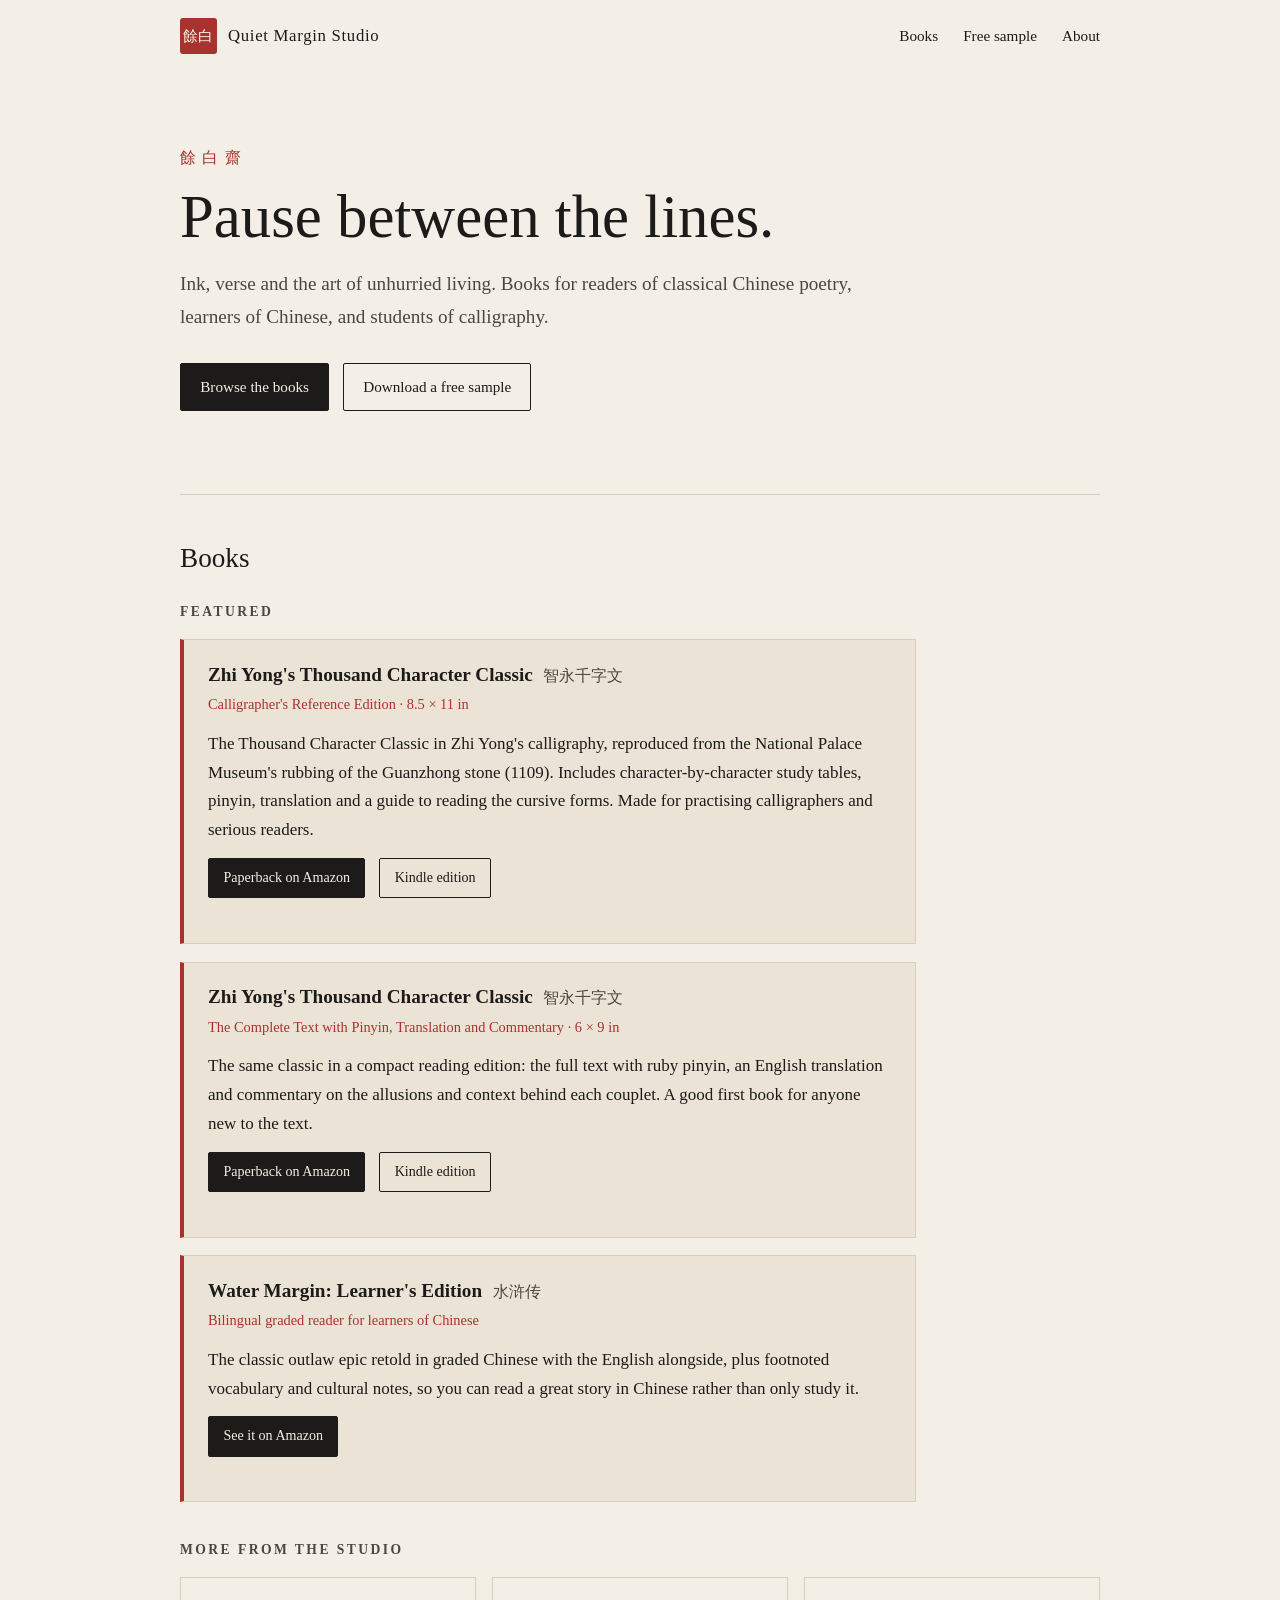
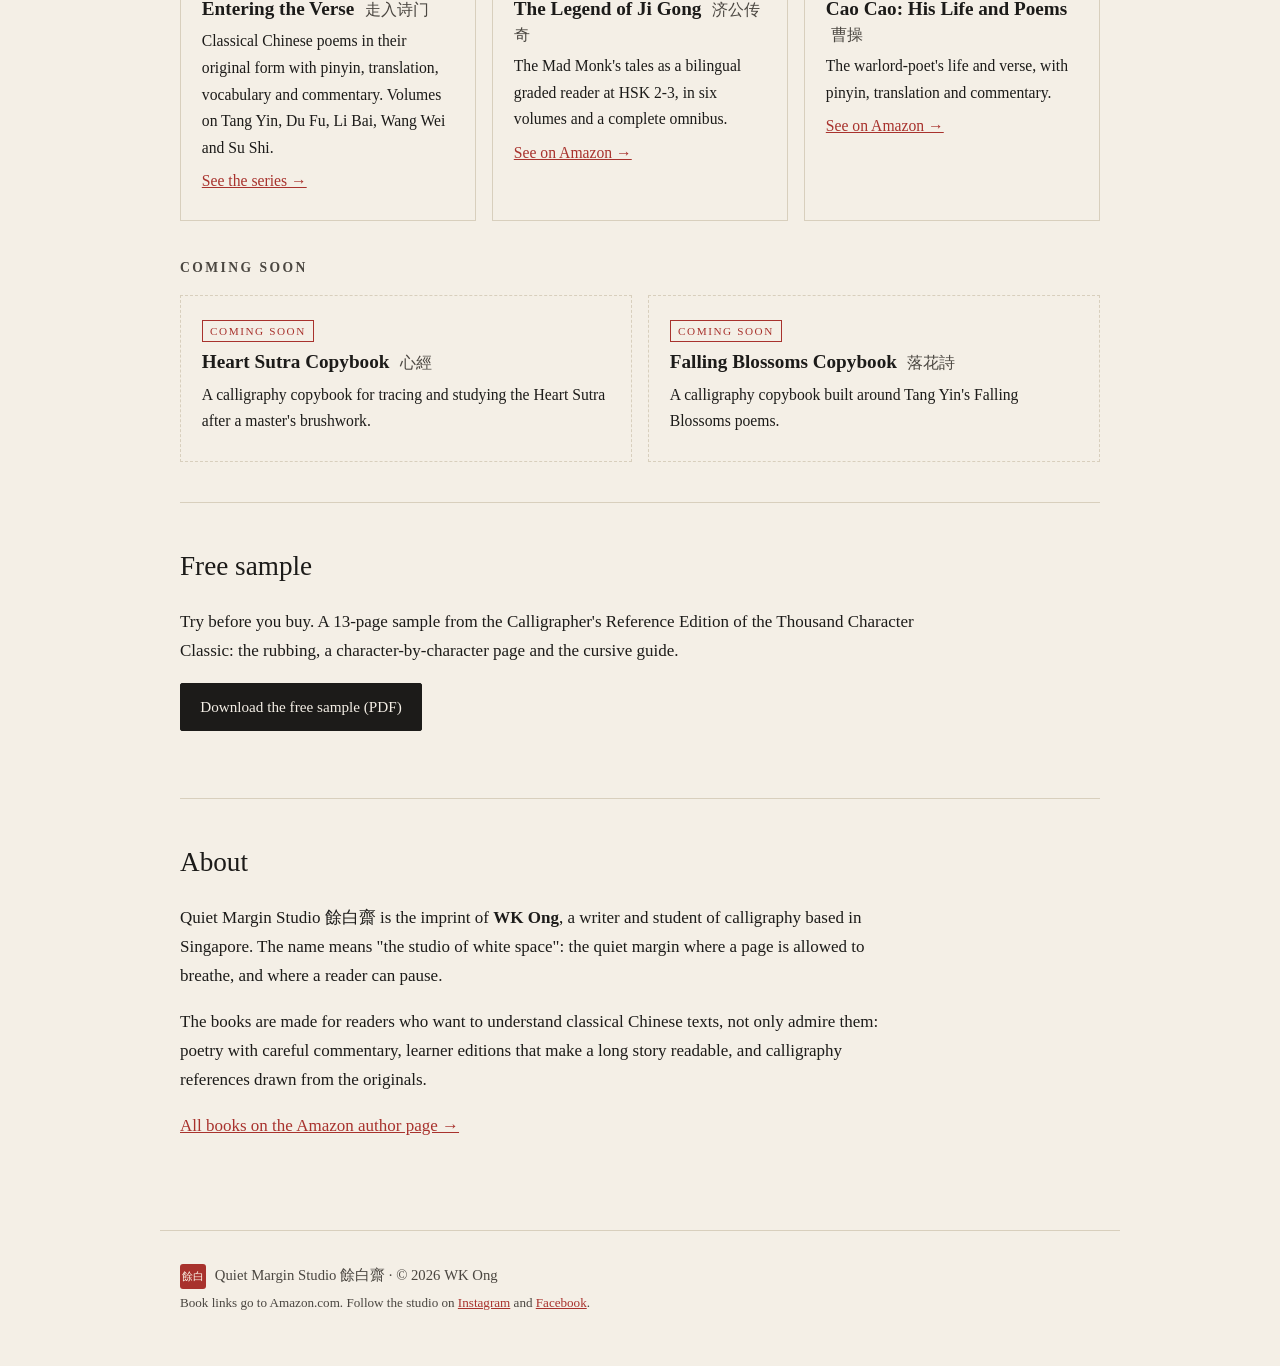
==== index.html @ 096f089a "Add files via upload" ====
<!DOCTYPE html>
<html lang="en">
<head>
<meta charset="utf-8">
<meta name="viewport" content="width=device-width, initial-scale=1">
<title>Quiet Margin Studio 餘白齋 | Ink, verse and the art of unhurried living</title>
<meta name="description" content="Annotated classical Chinese poetry, the Thousand Character Classic, calligraphy reference books and graded readers for learners of Chinese and calligraphy. Quiet Margin Studio 餘白齋.">
<meta property="og:title" content="Quiet Margin Studio 餘白齋">
<meta property="og:description" content="Pause between the lines. Ink, verse and the art of unhurried living.">
<meta property="og:type" content="website">
<meta name="theme-color" content="#f4efe6">
<link rel="stylesheet" href="style.css">
</head>
<body>

<header class="site-header">
  <a class="brand" href="#top" aria-label="Quiet Margin Studio home">
    <span class="seal" aria-hidden="true">餘白</span>
    <span class="brand-name">Quiet Margin Studio</span>
  </a>
  <nav aria-label="Main">
    <a href="#books">Books</a>
    <a href="#sample">Free sample</a>
    <a href="#about">About</a>
  </nav>
</header>

<main id="top">

<section class="hero">
  <p class="eyebrow">餘白齋</p>
  <h1>Pause between the lines.</h1>
  <p class="lede">Ink, verse and the art of unhurried living. Books for readers of classical Chinese poetry, learners of Chinese, and students of calligraphy.</p>
  <p class="cta">
    <a class="btn" href="#books">Browse the books</a>
    <a class="btn ghost" href="#sample">Download a free sample</a>
  </p>
</section>

<section id="books" class="section">
  <h2>Books</h2>

  <h3 class="group">Featured</h3>

  <article class="book">
    <div class="book-body">
      <h4>Zhi Yong's Thousand Character Classic <span class="zh">智永千字文</span></h4>
      <p class="kicker">Calligrapher's Reference Edition &middot; 8.5 &times; 11 in</p>
      <p>The Thousand Character Classic in Zhi Yong's calligraphy, reproduced from the National Palace Museum's rubbing of the Guanzhong stone (1109). Includes character-by-character study tables, pinyin, translation and a guide to reading the cursive forms. Made for practising calligraphers and serious readers.</p>
      <p class="links">
        <a class="btn small" href="https://www.amazon.com/dp/B0HP7FFG7Z" rel="noopener">Paperback on Amazon</a>
        <a class="btn small ghost" href="https://www.amazon.com/dp/B0HP773MP9" rel="noopener">Kindle edition</a>
      </p>
    </div>
  </article>

  <article class="book">
    <div class="book-body">
      <h4>Zhi Yong's Thousand Character Classic <span class="zh">智永千字文</span></h4>
      <p class="kicker">The Complete Text with Pinyin, Translation and Commentary &middot; 6 &times; 9 in</p>
      <p>The same classic in a compact reading edition: the full text with ruby pinyin, an English translation and commentary on the allusions and context behind each couplet. A good first book for anyone new to the text.</p>
      <p class="links">
        <a class="btn small" href="https://www.amazon.com/dp/B0HL45P8YJ" rel="noopener">Paperback on Amazon</a>
        <a class="btn small ghost" href="https://www.amazon.com/dp/B0HNBVPN42" rel="noopener">Kindle edition</a>
      </p>
    </div>
  </article>

  <article class="book">
    <div class="book-body">
      <h4>Water Margin: Learner's Edition <span class="zh">水浒传</span></h4>
      <p class="kicker">Bilingual graded reader for learners of Chinese</p>
      <p>The classic outlaw epic retold in graded Chinese with the English alongside, plus footnoted vocabulary and cultural notes, so you can read a great story in Chinese rather than only study it.</p>
      <p class="links">
        <!-- TODO: replace this author-page link with the direct Learner's Edition link: https://www.amazon.com/dp/ASIN -->
        <a class="btn small" href="https://www.amazon.com/WK-Ong/e/B0H46R8YNY" rel="noopener">See it on Amazon</a>
      </p>
    </div>
  </article>

  <h3 class="group">More from the studio</h3>

  <div class="grid">
    <article class="card">
      <h4>Entering the Verse <span class="zh">走入诗门</span></h4>
      <p>Classical Chinese poems in their original form with pinyin, translation, vocabulary and commentary. Volumes on Tang Yin, Du Fu, Li Bai, Wang Wei and Su Shi.</p>
      <p><a href="https://www.amazon.com/WK-Ong/e/B0H46R8YNY" rel="noopener">See the series &rarr;</a></p>
    </article>
    <article class="card">
      <h4>The Legend of Ji Gong <span class="zh">济公传奇</span></h4>
      <p>The Mad Monk's tales as a bilingual graded reader at HSK 2-3, in six volumes and a complete omnibus.</p>
      <p><a href="https://www.amazon.com/WK-Ong/e/B0H46R8YNY" rel="noopener">See on Amazon &rarr;</a></p>
    </article>
    <article class="card">
      <h4>Cao Cao: His Life and Poems <span class="zh">曹操</span></h4>
      <p>The warlord-poet's life and verse, with pinyin, translation and commentary.</p>
      <p><a href="https://www.amazon.com/WK-Ong/e/B0H46R8YNY" rel="noopener">See on Amazon &rarr;</a></p>
    </article>
  </div>

  <h3 class="group">Coming soon</h3>

  <div class="grid">
    <!-- Edit the titles below once confirmed. When a book is live, change class="card soon" to class="card",
         remove the "Coming soon" tag and set the link to https://www.amazon.com/dp/ASIN -->
    <article class="card soon">
      <span class="tag">Coming soon</span>
      <h4>Heart Sutra Copybook <span class="zh">心經</span></h4>
      <p>A calligraphy copybook for tracing and studying the Heart Sutra after a master's brushwork.</p>
    </article>
    <article class="card soon">
      <span class="tag">Coming soon</span>
      <h4>Falling Blossoms Copybook <span class="zh">落花詩</span></h4>
      <p>A calligraphy copybook built around Tang Yin's Falling Blossoms poems.</p>
    </article>
  </div>
</section>

<section id="sample" class="section sample">
  <h2>Free sample</h2>
  <p>Try before you buy. A 13-page sample from the Calligrapher's Reference Edition of the Thousand Character Classic: the rubbing, a character-by-character page and the cursive guide.</p>
  <p><a class="btn" href="downloads/Zhi_Yong_Calligraphers_Edition_FREE_SAMPLE.pdf">Download the free sample (PDF)</a></p>
</section>

<section id="about" class="section">
  <h2>About</h2>
  <p>Quiet Margin Studio 餘白齋 is the imprint of <strong>WK Ong</strong>, a writer and student of calligraphy based in Singapore. The name means "the studio of white space": the quiet margin where a page is allowed to breathe, and where a reader can pause.</p>
  <p>The books are made for readers who want to understand classical Chinese texts, not only admire them: poetry with careful commentary, learner editions that make a long story readable, and calligraphy references drawn from the originals.</p>
  <p><a href="https://www.amazon.com/WK-Ong/e/B0H46R8YNY" rel="noopener">All books on the Amazon author page &rarr;</a></p>
</section>

</main>

<footer class="site-footer">
  <p><span class="seal small" aria-hidden="true">餘白</span> Quiet Margin Studio 餘白齋 &middot; &copy; 2026 WK Ong</p>
  <p class="fine">Book links go to Amazon.com. Follow the studio on
    <a href="https://www.instagram.com/quietmargin.studio/" rel="noopener">Instagram</a> and
    <a href="https://www.facebook.com/profile.php?id=61595895133856" rel="noopener">Facebook</a>.</p>
</footer>

</body>
</html>
---- style.css ----
:root{
  --paper:#f4efe6;
  --paper-2:#ebe4d6;
  --ink:#1c1b19;
  --ink-soft:#4a4640;
  --seal:#a8322d;
  --line:#d8cfbd;
  --max:46rem;
}
*{box-sizing:border-box}
html{scroll-behavior:smooth}
body{
  margin:0;background:var(--paper);color:var(--ink);
  font-family:"Iowan Old Style","Palatino Linotype","Noto Serif SC","Songti SC","Source Han Serif SC",Georgia,serif;
  font-size:1.0625rem;line-height:1.7;
}
a{color:var(--seal)}
a:hover{text-decoration-thickness:2px}
.site-header{
  display:flex;justify-content:space-between;align-items:center;gap:1rem;flex-wrap:wrap;
  max-width:60rem;margin:0 auto;padding:1.1rem 1.25rem;
}
.brand{display:flex;align-items:center;gap:.7rem;text-decoration:none;color:var(--ink)}
.brand-name{font-size:1.05rem;letter-spacing:.04em}
.seal{
  display:inline-flex;align-items:center;justify-content:center;
  width:2.3rem;height:2.3rem;background:var(--seal);color:#fbf3e6;
  font-size:.95rem;line-height:1;border-radius:3px;letter-spacing:0;
}
.seal.small{width:1.6rem;height:1.6rem;font-size:.7rem;vertical-align:middle;margin-right:.35rem}
nav a{margin-left:1.3rem;color:var(--ink);text-decoration:none;font-size:.95rem;border-bottom:1px solid transparent}
nav a:hover{border-bottom-color:var(--seal)}
main{max-width:60rem;margin:0 auto;padding:0 1.25rem}
.hero{padding:4.5rem 0 3.5rem;max-width:var(--max)}
.eyebrow{color:var(--seal);letter-spacing:.4em;font-size:1rem;margin:0 0 .8rem}
h1{font-size:clamp(2.3rem,7vw,3.8rem);line-height:1.1;margin:0 0 1.1rem;font-weight:500}
.lede{font-size:1.2rem;color:var(--ink-soft);margin:0 0 1.8rem}
.btn{
  display:inline-block;background:var(--ink);color:var(--paper);text-decoration:none;
  padding:.65rem 1.2rem;border:1px solid var(--ink);border-radius:2px;font-size:.95rem;margin:0 .6rem .6rem 0;
}
.btn:hover{background:var(--seal);border-color:var(--seal)}
.btn.ghost{background:transparent;color:var(--ink)}
.btn.ghost:hover{background:var(--ink);color:var(--paper);border-color:var(--ink)}
.btn.small{padding:.45rem .9rem;font-size:.88rem}
.section{padding:2.5rem 0;border-top:1px solid var(--line)}
h2{font-size:1.7rem;font-weight:500;margin:0 0 1.2rem}
h3.group{font-size:.85rem;font-weight:600;letter-spacing:.18em;text-transform:uppercase;color:var(--ink-soft);margin:2.2rem 0 1rem}
h3.group:first-of-type{margin-top:0}
h4{font-size:1.2rem;font-weight:600;margin:0 0 .25rem;line-height:1.3}
.zh{font-weight:400;color:var(--ink-soft);margin-left:.35rem;font-size:1rem}
.kicker{color:var(--seal);font-size:.9rem;margin:0 0 .7rem}
.book{
  background:var(--paper-2);border:1px solid var(--line);border-left:4px solid var(--seal);
  padding:1.4rem 1.5rem;margin:0 0 1.1rem;max-width:var(--max);
}
.book p{margin:.3rem 0 .8rem}
.links{margin-bottom:0}
.grid{display:grid;grid-template-columns:repeat(auto-fit,minmax(15rem,1fr));gap:1rem}
.card{border:1px solid var(--line);padding:1.2rem 1.3rem;background:var(--paper)}
.card p{margin:.4rem 0;font-size:.98rem}
.card.soon{border-style:dashed;background:transparent}
.tag{
  display:inline-block;font-size:.7rem;letter-spacing:.14em;text-transform:uppercase;
  color:var(--seal);border:1px solid var(--seal);padding:.05rem .45rem;margin-bottom:.5rem;
}
.sample p,#about p{max-width:var(--max)}
.site-footer{
  max-width:60rem;margin:2rem auto 0;padding:1.8rem 1.25rem 3rem;border-top:1px solid var(--line);
  color:var(--ink-soft);font-size:.92rem;
}
.site-footer p{margin:.2rem 0}
.fine{font-size:.82rem}
:focus-visible{outline:3px solid var(--seal);outline-offset:2px}
@media (max-width:30rem){
  .hero{padding:3rem 0 2.5rem}
  nav a{margin-left:.9rem}
  .book{padding:1.1rem 1.1rem}
}
@media (prefers-reduced-motion:reduce){html{scroll-behavior:auto}}
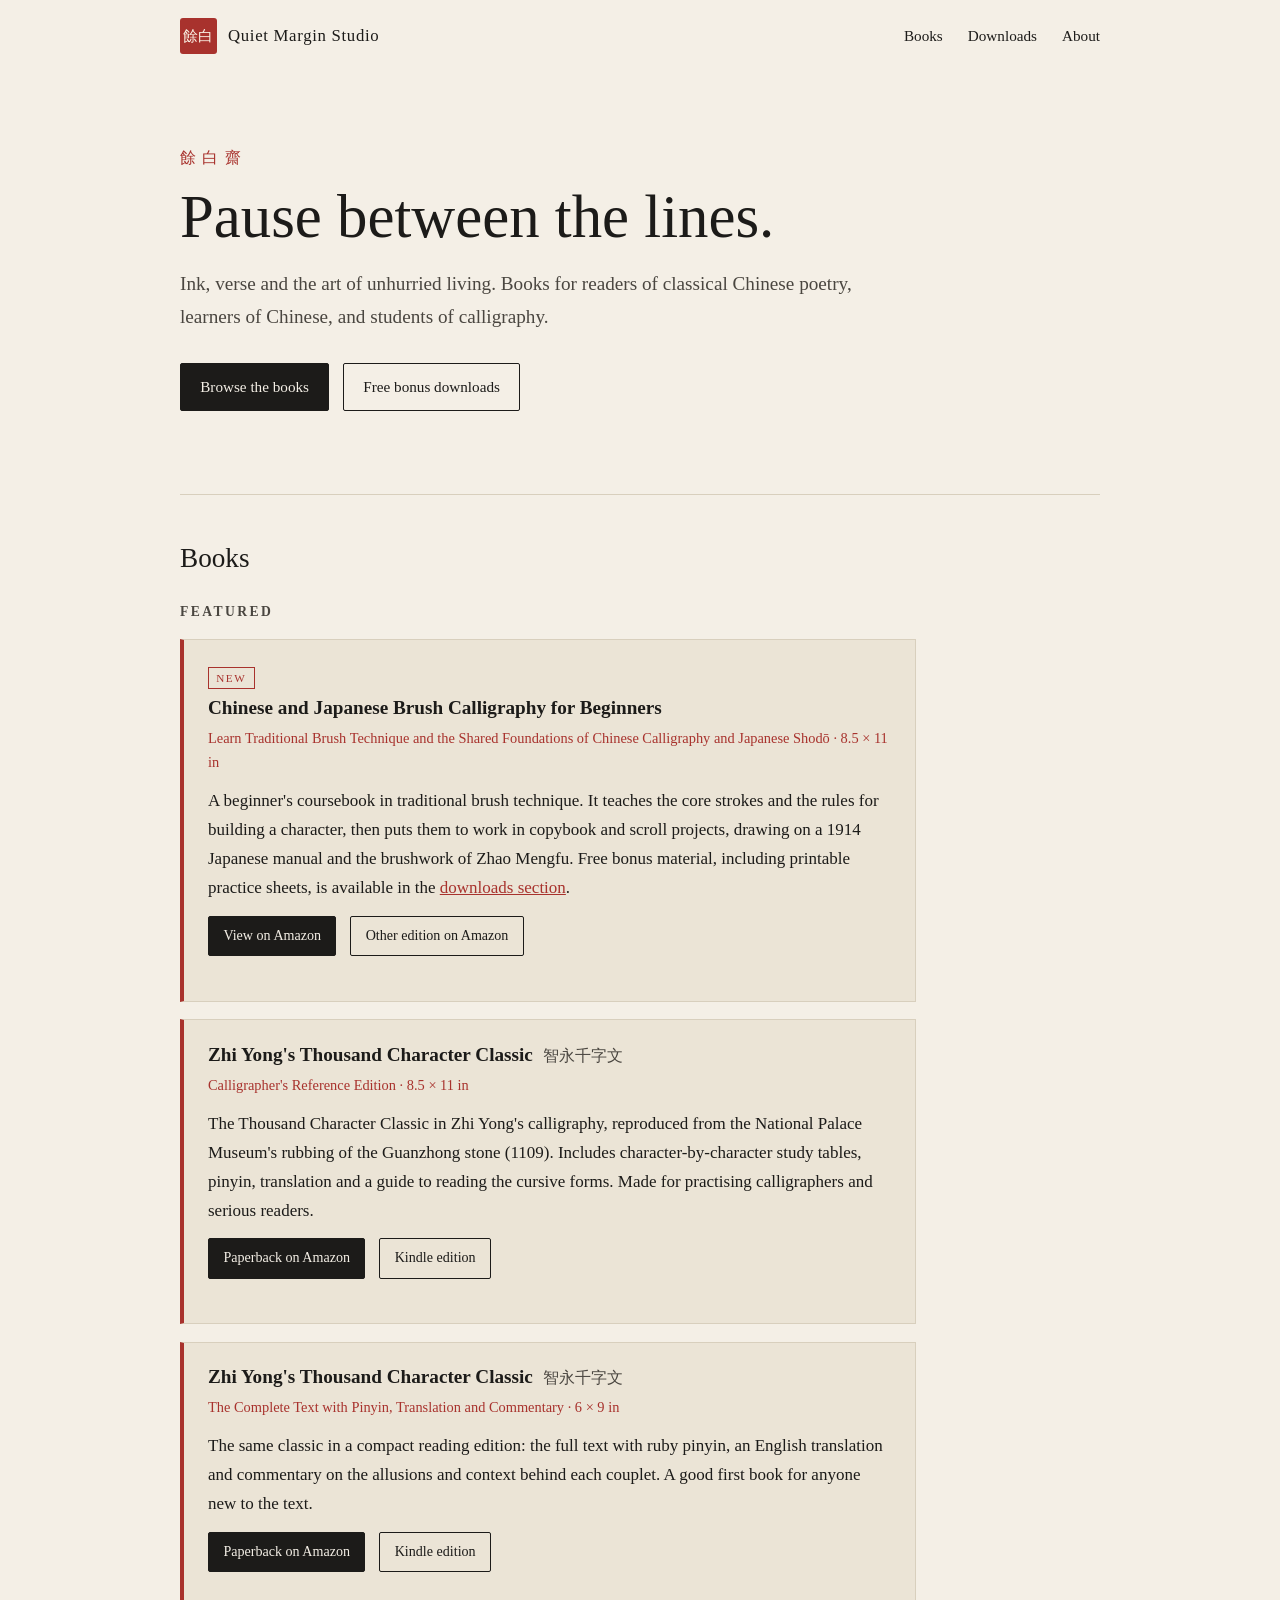
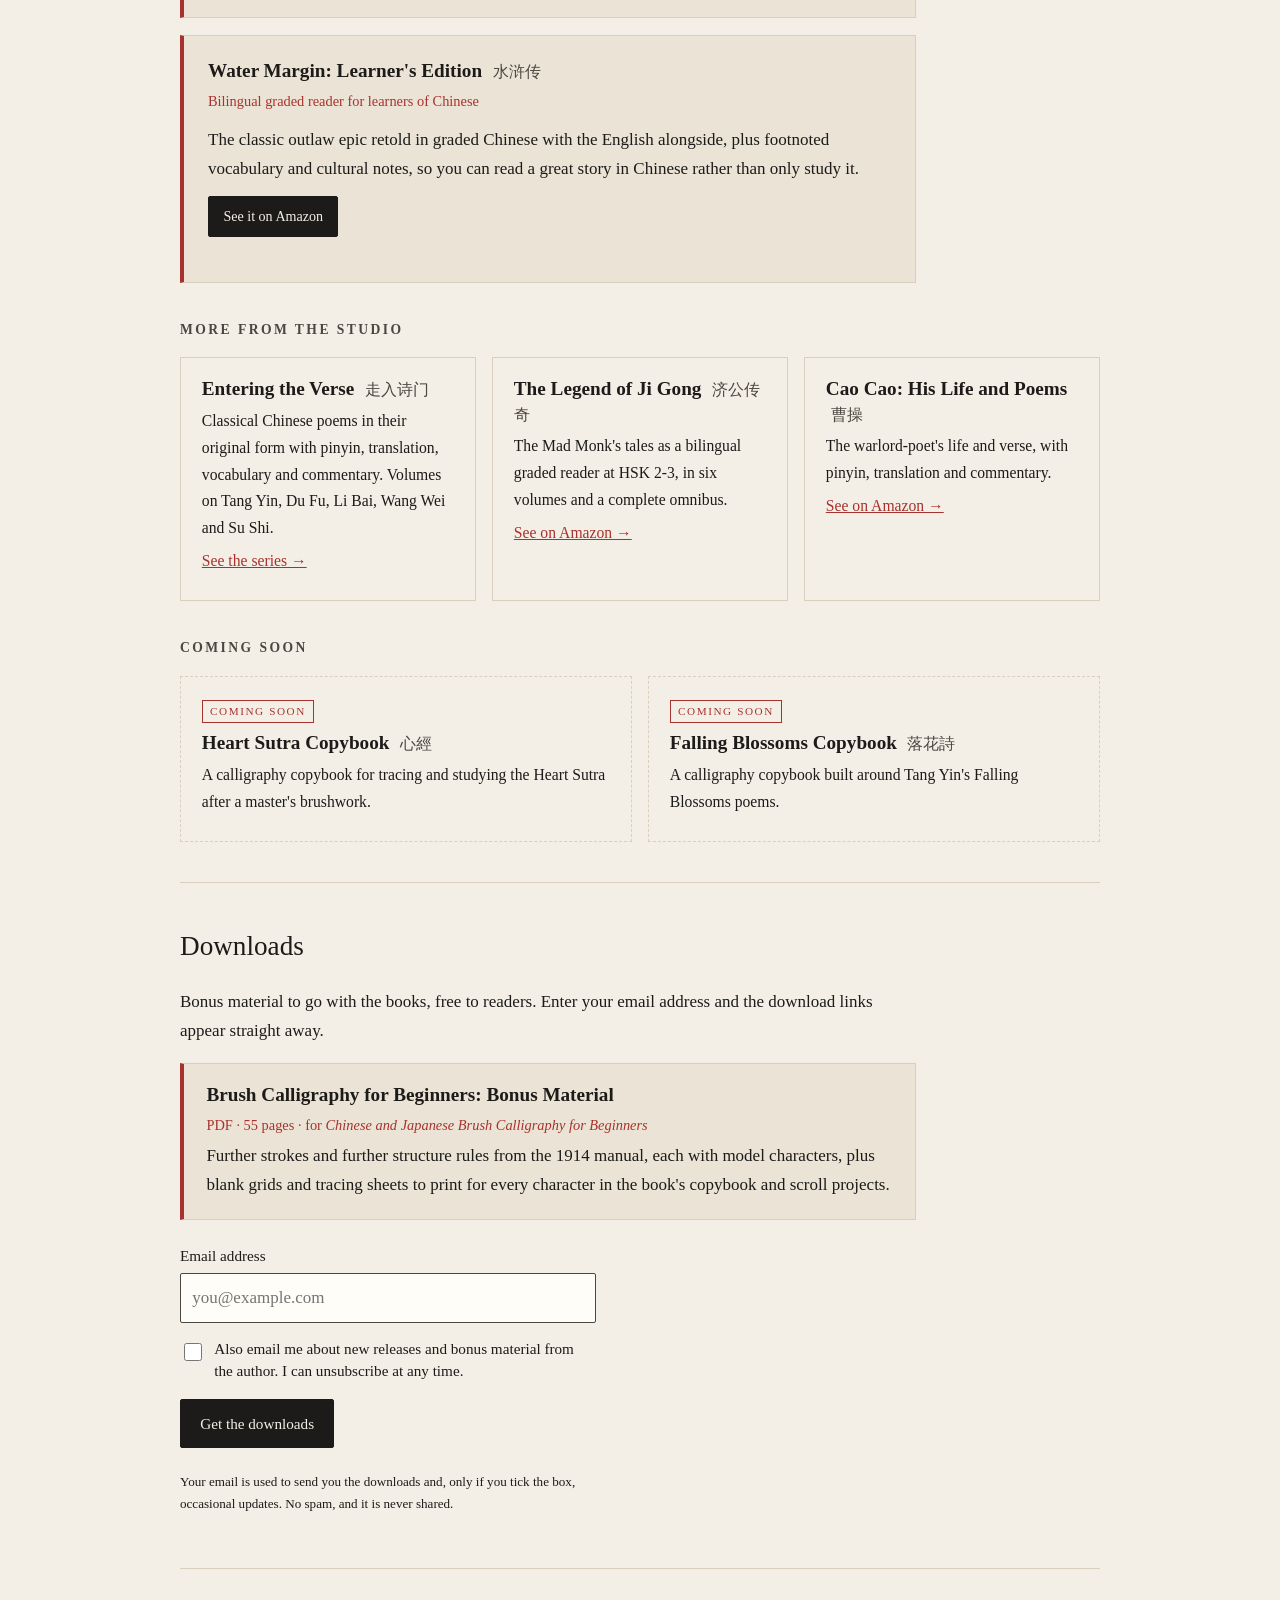
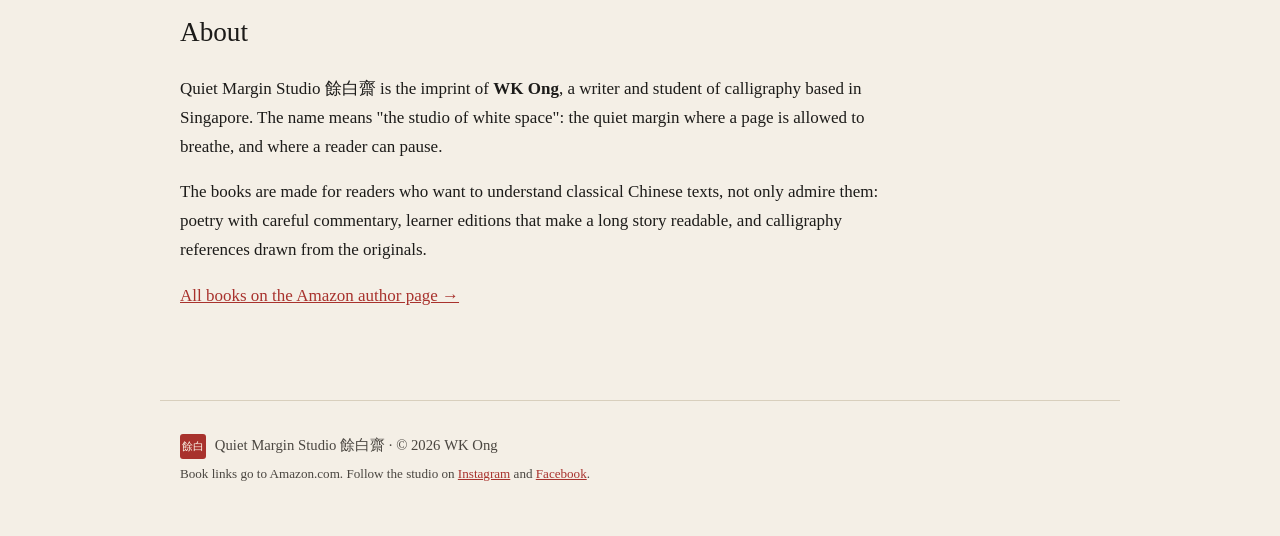
==== commit 62536b23: "Add Brush Calligraphy for Beginners; replace free sample with email-gated downloads section Co-Autho" ====
--- a/index.html
+++ b/index.html
@@ -20,7 +20,7 @@
   </a>
   <nav aria-label="Main">
     <a href="#books">Books</a>
-    <a href="#sample">Free sample</a>
+    <a href="#downloads">Downloads</a>
     <a href="#about">About</a>
   </nav>
 </header>
@@ -33,7 +33,7 @@
   <p class="lede">Ink, verse and the art of unhurried living. Books for readers of classical Chinese poetry, learners of Chinese, and students of calligraphy.</p>
   <p class="cta">
     <a class="btn" href="#books">Browse the books</a>
-    <a class="btn ghost" href="#sample">Download a free sample</a>
+    <a class="btn ghost" href="#downloads">Free bonus downloads</a>
   </p>
 </section>
 
@@ -41,6 +41,20 @@
   <h2>Books</h2>
 
   <h3 class="group">Featured</h3>
+
+  <article class="book">
+    <div class="book-body">
+      <span class="tag">New</span>
+      <h4>Chinese and Japanese Brush Calligraphy for Beginners</h4>
+      <p class="kicker">Learn Traditional Brush Technique and the Shared Foundations of Chinese Calligraphy and Japanese Shod&#333; &middot; 8.5 &times; 11 in</p>
+      <p>A beginner's coursebook in traditional brush technique. It teaches the core strokes and the rules for building a character, then puts them to work in copybook and scroll projects, drawing on a 1914 Japanese manual and the brushwork of Zhao Mengfu. Free bonus material, including printable practice sheets, is available in the <a href="#downloads">downloads section</a>.</p>
+      <p class="links">
+        <!-- TODO: confirm which ASIN is paperback and which is Kindle, then label the buttons "Paperback on Amazon" / "Kindle edition" -->
+        <a class="btn small" href="https://www.amazon.com/dp/B0HSL45PC2" rel="noopener">View on Amazon</a>
+        <a class="btn small ghost" href="https://www.amazon.com/dp/B0HSL29RRF" rel="noopener">Other edition on Amazon</a>
+      </p>
+    </div>
+  </article>
 
   <article class="book">
     <div class="book-body">
@@ -116,11 +130,63 @@
   </div>
 </section>
 
-<section id="sample" class="section sample">
-  <h2>Free sample</h2>
-  <p>Try before you buy. A 13-page sample from the Calligrapher's Reference Edition of the Thousand Character Classic: the rubbing, a character-by-character page and the cursive guide.</p>
-  <p><a class="btn" href="downloads/Zhi_Yong_Calligraphers_Edition_FREE_SAMPLE.pdf">Download the free sample (PDF)</a></p>
-</section>
+<section id="downloads" class="section downloads">
+  <h2>Downloads</h2>
+  <p>Bonus material to go with the books, free to readers. Enter your email address and the download links appear straight away.</p>
+
+  <div class="dl-item">
+    <h4>Brush Calligraphy for Beginners: Bonus Material</h4>
+    <p class="kicker">PDF &middot; 55 pages &middot; for <em>Chinese and Japanese Brush Calligraphy for Beginners</em></p>
+    <p>Further strokes and further structure rules from the 1914 manual, each with model characters, plus blank grids and tracing sheets to print for every character in the book's copybook and scroll projects.</p>
+  </div>
+
+  <!-- To add a new bonus: copy a .dl-item above and a matching <li> inside #dl-links below. -->
+
+  <form id="dl-form" class="dl-form" method="post" target="dl-frame" action="" data-endpoint="" data-email-field="email_address" data-optin-field="updates" data-optin-value="yes">
+    <label for="dl-email">Email address</label>
+    <input id="dl-email" name="email_address" type="email" required autocomplete="email" placeholder="you@example.com">
+    <label class="check">
+      <input id="dl-optin" type="checkbox">
+      <span>Also email me about new releases and bonus material from the author. I can unsubscribe at any time.</span>
+    </label>
+    <button class="btn" type="submit">Get the downloads</button>
+    <p class="fine">Your email is used to send you the downloads and, only if you tick the box, occasional updates. No spam, and it is never shared.</p>
+    <p id="dl-msg" class="fine" role="status" aria-live="polite"></p>
+  </form>
+  <iframe name="dl-frame" title="Form submission" hidden></iframe>
+
+  <div id="dl-unlocked" class="dl-unlocked" hidden>
+    <h3 class="group">Your downloads</h3>
+    <ul id="dl-links">
+      <li><a class="btn small" href="downloads/Brush_Calligraphy_for_Beginners_Bonus.pdf" download>Brush Calligraphy for Beginners: Bonus Material (PDF)</a></li>
+    </ul>
+    <p class="fine">Print at 100 per cent (actual size) on Letter or A4 paper.</p>
+  </div>
+</section>
+
+<script>
+(function(){
+  var form=document.getElementById('dl-form'),msg=document.getElementById('dl-msg'),
+      box=document.getElementById('dl-unlocked'),KEY='qms_dl_unlocked';
+  function show(){box.hidden=false;form.hidden=true;}
+  try{if(localStorage.getItem(KEY)==='1'){show();}}catch(e){}
+  form.addEventListener('submit',function(ev){
+    var ep=form.getAttribute('data-endpoint');
+    if(!ep){ev.preventDefault();msg.textContent='Sign-up is opening shortly. Please check back soon.';return;}
+    form.action=ep;
+    var optin=document.getElementById('dl-optin').checked,
+        old=form.querySelector('input[type=hidden]');
+    if(old){old.remove();}
+    if(optin){
+      var h=document.createElement('input');h.type='hidden';
+      h.name=form.getAttribute('data-optin-field');h.value=form.getAttribute('data-optin-value');
+      form.appendChild(h);
+    }
+    msg.textContent='Thank you. Your downloads are below.';
+    setTimeout(function(){try{localStorage.setItem(KEY,'1');}catch(e){}show();},600);
+  });
+})();
+</script>
 
 <section id="about" class="section">
   <h2>About</h2>
--- a/style.css
+++ b/style.css
@@ -64,7 +64,17 @@
   display:inline-block;font-size:.7rem;letter-spacing:.14em;text-transform:uppercase;
   color:var(--seal);border:1px solid var(--seal);padding:.05rem .45rem;margin-bottom:.5rem;
 }
-.sample p,#about p{max-width:var(--max)}
+.downloads p,#about p{max-width:var(--max)}
+.dl-item{background:var(--paper-2);border:1px solid var(--line);border-left:4px solid var(--seal);padding:1.2rem 1.4rem;margin:0 0 1.4rem;max-width:var(--max)}
+.dl-item p{margin:.3rem 0 0}
+.dl-form{max-width:26rem}
+.dl-form label{display:block;font-size:.95rem;margin:0 0 .3rem}
+.dl-form input[type=email]{width:100%;padding:.6rem .7rem;font:inherit;border:1px solid var(--ink-soft);background:#fffdf8;color:var(--ink);border-radius:2px;margin-bottom:.9rem}
+.dl-form .check{display:flex;gap:.6rem;align-items:flex-start;margin:0 0 1rem;line-height:1.5}
+.dl-form .check input{margin-top:.35rem;width:1.1rem;height:1.1rem;accent-color:var(--seal);flex:none}
+.dl-form button{cursor:pointer;font:inherit;font-size:.95rem}
+.dl-unlocked ul{list-style:none;padding:0;margin:0 0 .6rem}
+.book .tag{margin-bottom:.4rem}
 .site-footer{
   max-width:60rem;margin:2rem auto 0;padding:1.8rem 1.25rem 3rem;border-top:1px solid var(--line);
   color:var(--ink-soft);font-size:.92rem;
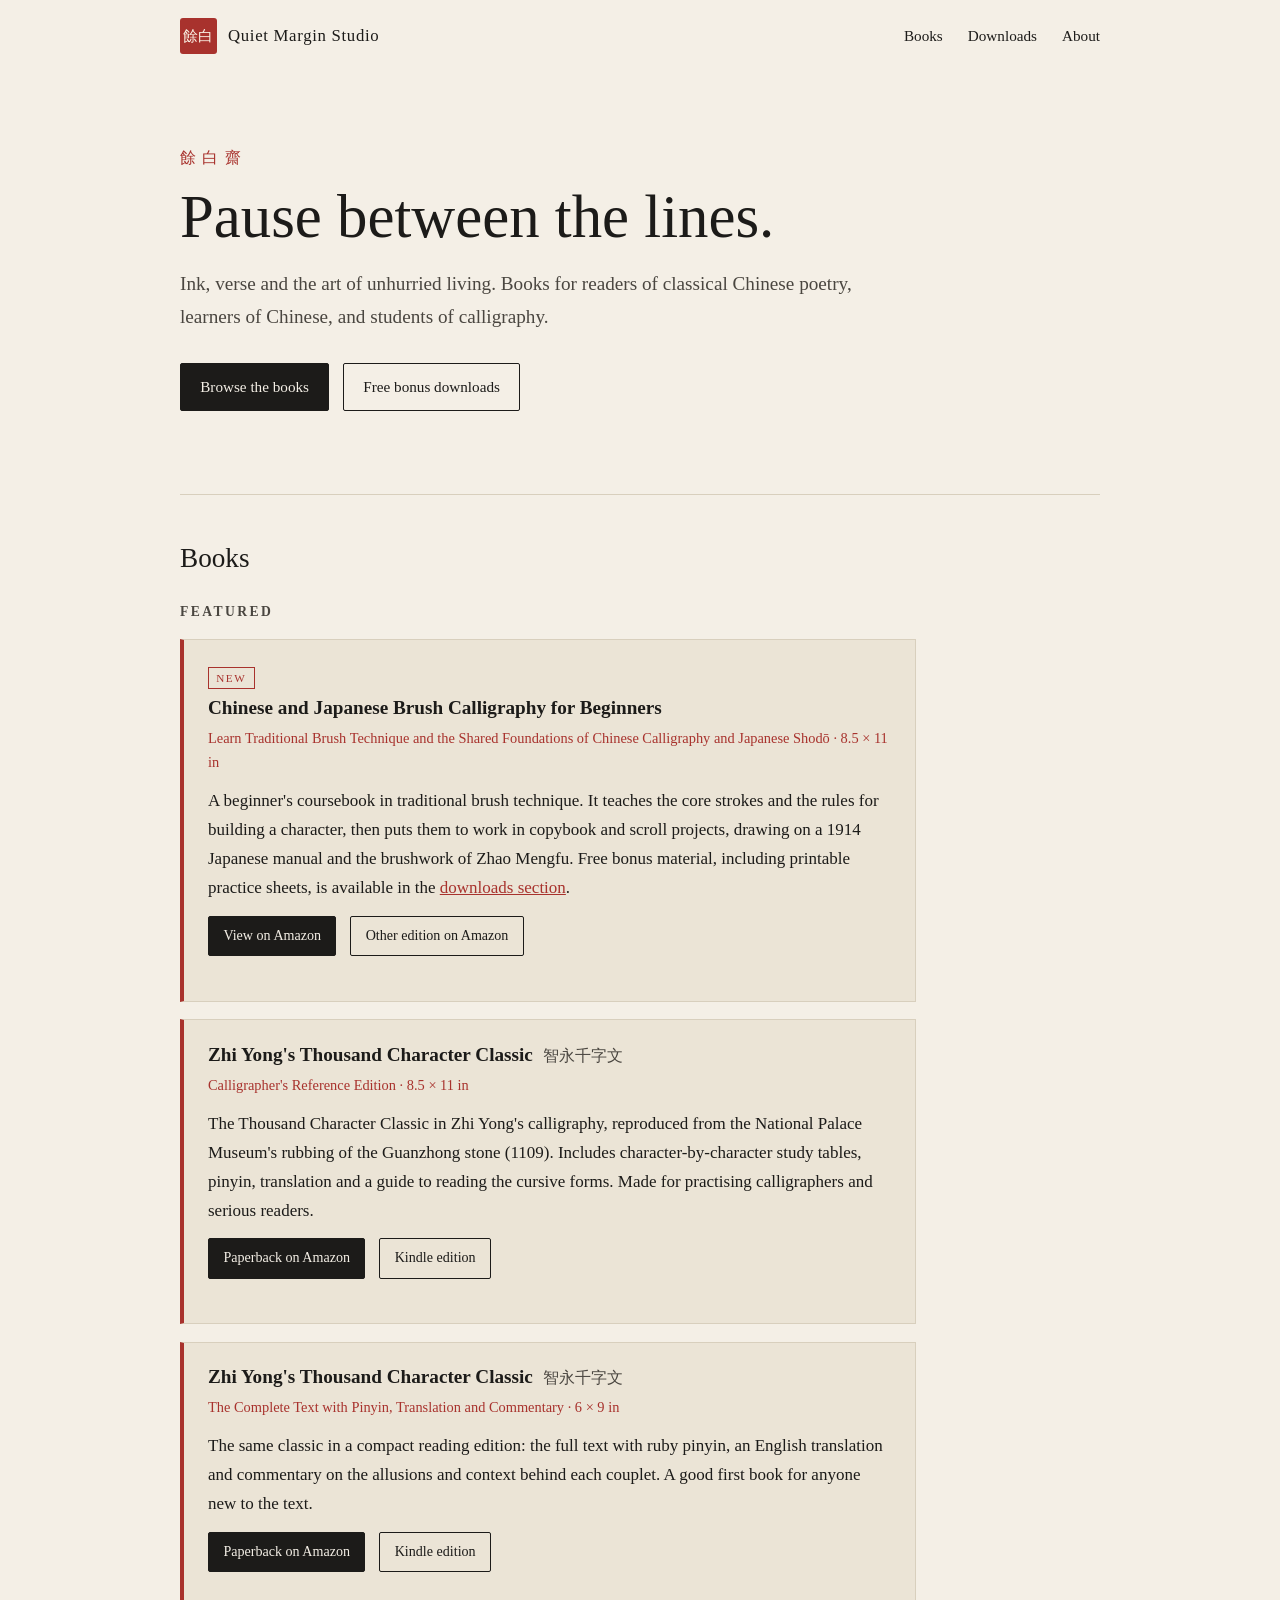
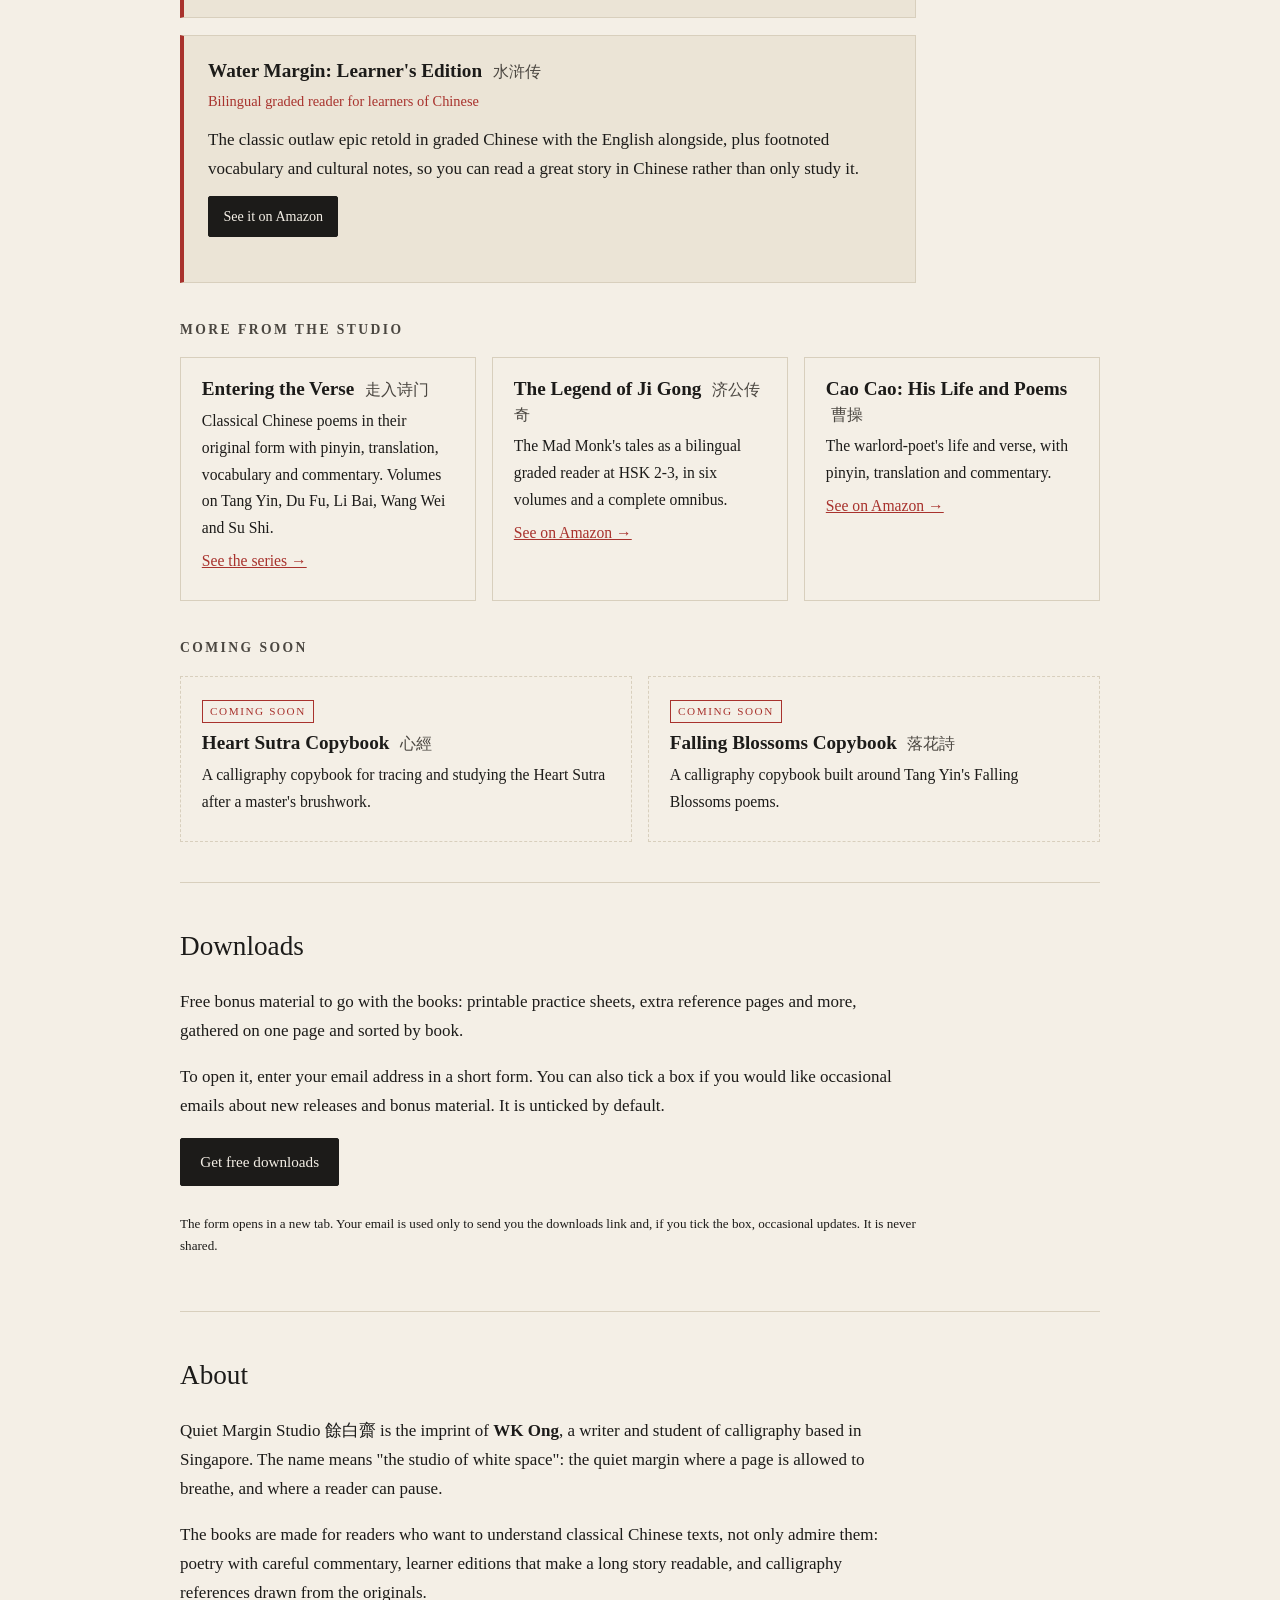
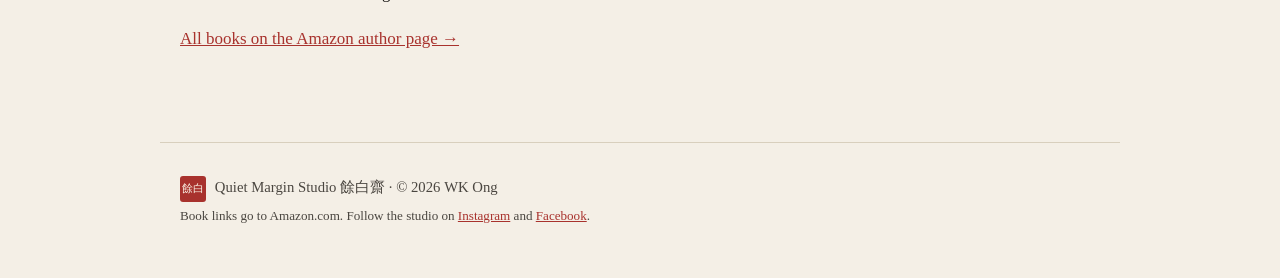
==== commit a45ebaa7: "Downloads: Google Form signup button and bonus-downloads page sorted by book Co-Authored-By: Claude " ====
--- a/index.html
+++ b/index.html
@@ -132,58 +132,28 @@
 
 <section id="downloads" class="section downloads">
   <h2>Downloads</h2>
-  <p>Bonus material to go with the books, free to readers. Enter your email address and the download links appear straight away.</p>
+  <p>Free bonus material to go with the books: printable practice sheets, extra reference pages and more, gathered on one page and sorted by book.</p>
+  <p>To open it, enter your email address in a short form. You can also tick a box if you would like occasional emails about new releases and bonus material. It is unticked by default.</p>
 
-  <div class="dl-item">
-    <h4>Brush Calligraphy for Beginners: Bonus Material</h4>
-    <p class="kicker">PDF &middot; 55 pages &middot; for <em>Chinese and Japanese Brush Calligraphy for Beginners</em></p>
-    <p>Further strokes and further structure rules from the 1914 manual, each with model characters, plus blank grids and tracing sheets to print for every character in the book's copybook and scroll projects.</p>
-  </div>
-
-  <!-- To add a new bonus: copy a .dl-item above and a matching <li> inside #dl-links below. -->
-
-  <form id="dl-form" class="dl-form" method="post" target="dl-frame" action="" data-endpoint="" data-email-field="email_address" data-optin-field="updates" data-optin-value="yes">
-    <label for="dl-email">Email address</label>
-    <input id="dl-email" name="email_address" type="email" required autocomplete="email" placeholder="you@example.com">
-    <label class="check">
-      <input id="dl-optin" type="checkbox">
-      <span>Also email me about new releases and bonus material from the author. I can unsubscribe at any time.</span>
-    </label>
-    <button class="btn" type="submit">Get the downloads</button>
-    <p class="fine">Your email is used to send you the downloads and, only if you tick the box, occasional updates. No spam, and it is never shared.</p>
-    <p id="dl-msg" class="fine" role="status" aria-live="polite"></p>
-  </form>
-  <iframe name="dl-frame" title="Form submission" hidden></iframe>
-
-  <div id="dl-unlocked" class="dl-unlocked" hidden>
-    <h3 class="group">Your downloads</h3>
-    <ul id="dl-links">
-      <li><a class="btn small" href="downloads/Brush_Calligraphy_for_Beginners_Bonus.pdf" download>Brush Calligraphy for Beginners: Bonus Material (PDF)</a></li>
-    </ul>
-    <p class="fine">Print at 100 per cent (actual size) on Letter or A4 paper.</p>
-  </div>
+  <p id="dl-first">
+    <a id="dl-open" class="btn" href="https://forms.gle/yKo53hTwRgAWXKhK8" target="_blank" rel="noopener">Get free downloads</a>
+  </p>
+  <p id="dl-again" hidden>
+    <a class="btn" href="bonus-downloads.html">Go to your downloads</a>
+    <a class="btn ghost" href="https://forms.gle/yKo53hTwRgAWXKhK8" target="_blank" rel="noopener">Use a different email</a>
+  </p>
+  <p class="fine">The form opens in a new tab. Your email is used only to send you the downloads link and, if you tick the box, occasional updates. It is never shared.</p>
 </section>
 
 <script>
 (function(){
-  var form=document.getElementById('dl-form'),msg=document.getElementById('dl-msg'),
-      box=document.getElementById('dl-unlocked'),KEY='qms_dl_unlocked';
-  function show(){box.hidden=false;form.hidden=true;}
-  try{if(localStorage.getItem(KEY)==='1'){show();}}catch(e){}
-  form.addEventListener('submit',function(ev){
-    var ep=form.getAttribute('data-endpoint');
-    if(!ep){ev.preventDefault();msg.textContent='Sign-up is opening shortly. Please check back soon.';return;}
-    form.action=ep;
-    var optin=document.getElementById('dl-optin').checked,
-        old=form.querySelector('input[type=hidden]');
-    if(old){old.remove();}
-    if(optin){
-      var h=document.createElement('input');h.type='hidden';
-      h.name=form.getAttribute('data-optin-field');h.value=form.getAttribute('data-optin-value');
-      form.appendChild(h);
-    }
-    msg.textContent='Thank you. Your downloads are below.';
-    setTimeout(function(){try{localStorage.setItem(KEY,'1');}catch(e){}show();},600);
+  var KEY='qms_dl_access';
+  var first=document.getElementById('dl-first'),again=document.getElementById('dl-again');
+  function showAgain(){first.hidden=true;again.hidden=false;}
+  try{if(localStorage.getItem(KEY)==='1'){showAgain();}}catch(e){}
+  document.getElementById('dl-open').addEventListener('click',function(){
+    try{localStorage.setItem(KEY,'1');}catch(e){}
+    setTimeout(showAgain,800);
   });
 })();
 </script>
